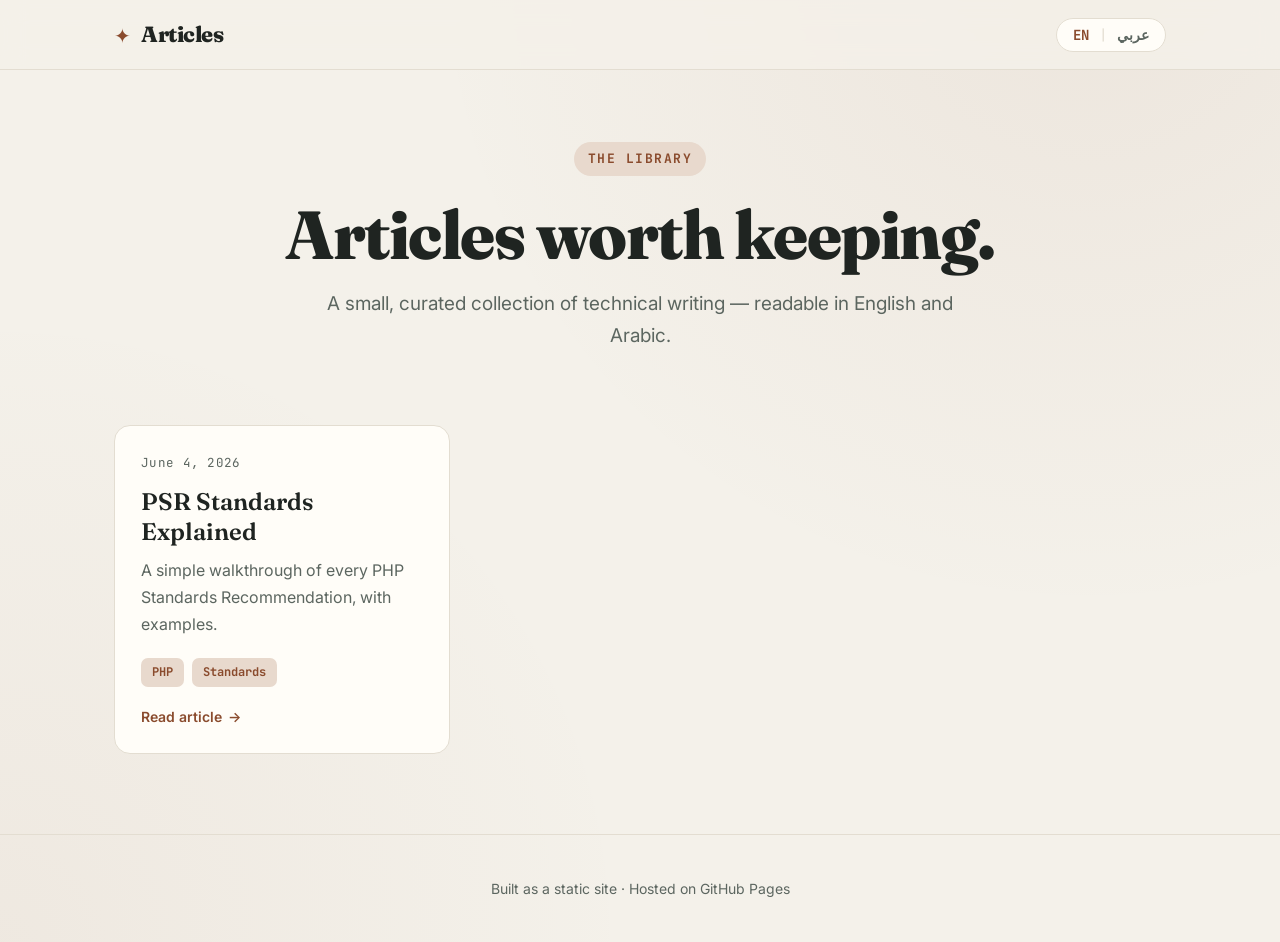
==== index.html @ 57398e8f "feat: add articles" ====
<!DOCTYPE html>
<!--
  Articles — a multilingual static article hub.
  Default language is English (LTR). The language toggle flips the whole page
  to Arabic (RTL), swaps every UI label, and is persisted in localStorage.
  The article list is rendered dynamically from data/articles.json, so adding
  a new article needs only a JSON entry + two HTML files (no code changes).
-->
<html lang="en" dir="ltr">
<head>
<meta charset="UTF-8">
<meta name="viewport" content="width=device-width, initial-scale=1.0">

<!-- ===================== SEO ===================== -->
<!-- NOTE: replace USERNAME below with your GitHub username/repo once Pages is live. -->
<title>Articles — Technical Writing in English & Arabic</title>
<meta name="description" content="A small, curated collection of technical articles, readable in both English and Arabic. Clear, example-driven writing on PHP, software standards, and more.">
<meta name="author" content="Articles">
<meta name="robots" content="index, follow">
<meta name="theme-color" content="#8a4b2d">
<link rel="canonical" href="https://osama-98.github.io/articles/">

<!-- Language alternates: the homepage serves both languages at one URL -->
<link rel="alternate" hreflang="en" href="https://osama-98.github.io/articles/">
<link rel="alternate" hreflang="ar" href="https://osama-98.github.io/articles/">
<link rel="alternate" hreflang="x-default" href="https://osama-98.github.io/articles/">

<!-- Open Graph (Facebook, LinkedIn, etc.) -->
<meta property="og:type" content="website">
<meta property="og:site_name" content="Articles">
<meta property="og:title" content="Articles — Technical Writing in English & Arabic">
<meta property="og:description" content="A small, curated collection of technical articles, readable in both English and Arabic.">
<meta property="og:url" content="https://osama-98.github.io/articles/">
<meta property="og:locale" content="en_US">
<meta property="og:locale:alternate" content="ar_AR">

<!-- Twitter card -->
<meta name="twitter:card" content="summary_large_image">
<meta name="twitter:title" content="Articles — Technical Writing in English & Arabic">
<meta name="twitter:description" content="A small, curated collection of technical articles, readable in both English and Arabic.">

<!-- Structured data: the site as a searchable collection -->
<script type="application/ld+json">
{
  "@context": "https://schema.org",
  "@type": "WebSite",
  "name": "Articles",
  "description": "A multilingual collection of technical articles in English and Arabic.",
  "url": "https://osama-98.github.io/articles/",
  "inLanguage": ["en", "ar"]
}
</script>

<!-- All site fonts: Fraunces + Inter (English), Tajawal (Arabic), JetBrains Mono (tags) -->
<link rel="preconnect" href="https://fonts.googleapis.com">
<link rel="preconnect" href="https://fonts.gstatic.com" crossorigin>
<link href="https://fonts.googleapis.com/css2?family=Fraunces:opsz,wght@9..144,400;9..144,600;9..144,800&family=Inter:wght@400;500;600;700&family=Tajawal:wght@400;500;700;800&family=JetBrains+Mono:wght@400;500;700&display=swap" rel="stylesheet">

<link rel="stylesheet" href="assets/style.css">
</head>
<body>

  <!-- ===================== HEADER ===================== -->
  <header class="site-header">
    <div class="site-header__inner">
      <div class="brand">
        <span class="brand__mark">✦</span>
        <span class="brand__name" data-i18n="brand">Articles</span>
      </div>

      <!-- Language toggle: the inactive language is the clickable side -->
      <button id="lang-toggle" class="lang-toggle" type="button" aria-label="Switch language">
        <span class="lang-toggle__opt" data-lang="en">EN</span>
        <span class="lang-toggle__sep">|</span>
        <span class="lang-toggle__opt" data-lang="ar" lang="ar">عربي</span>
      </button>
    </div>
  </header>

  <!-- ===================== HERO ===================== -->
  <section class="hero">
    <span class="hero__kicker" data-i18n="kicker">The Library</span>
    <h1 class="hero__title" data-i18n="title">Articles worth keeping.</h1>
    <p class="hero__sub" data-i18n="subtitle">
      A small, curated collection of technical writing
    </p>
  </section>

  <!-- ===================== ARTICLE GRID ===================== -->
  <main class="wrap">
    <!-- Cards are injected here by assets/app.js from data/articles.json -->
    <div id="article-grid" class="grid" aria-live="polite"></div>
  </main>

  <!-- ===================== FOOTER ===================== -->
  <footer class="site-footer">
    <p data-i18n="footer">Built as a static site · Hosted on GitHub Pages</p>
  </footer>

  <script src="assets/app.js"></script>
</body>
</html>
---- assets/style.css ----
/* =========================================================================
   Articles — homepage styles
   Shares the warm editorial palette & fonts of the article pages so the
   whole site reads as one product. RTL is handled with [dir="rtl"] rules
   and a font swap to Tajawal.
   ========================================================================= */

:root{
  --bg:#f4f1ea;          /* cream background          */
  --paper:#fffdf8;       /* off-white cards           */
  --ink:#1f2421;         /* dark ink text             */
  --muted:#5c6660;       /* secondary text            */
  --accent:#8a4b2d;      /* terracotta accent         */
  --accent-soft:#e8d9cd; /* soft accent fill          */
  --line:#e3ddd1;        /* hairline borders          */

  /* Type families, switched per direction */
  --font-display:'Fraunces', serif;
  --font-body:'Inter', sans-serif;
  --font-mono:'JetBrains Mono', monospace;
}

*{box-sizing:border-box;}
html{scroll-behavior:smooth;}

body{
  margin:0;
  background:
    radial-gradient(circle at 85% -5%, rgba(138,75,45,.07), transparent 45%),
    radial-gradient(circle at 0% 100%, rgba(138,75,45,.05), transparent 40%),
    var(--bg);
  color:var(--ink);
  font-family:var(--font-body);
  line-height:1.7;
  font-size:17px;
  -webkit-font-smoothing:antialiased;
  min-height:100vh;
  display:flex;
  flex-direction:column;
}

/* ---- Arabic / RTL: swap every text family to Tajawal ---- */
[dir="rtl"] body,
[dir="rtl"] .hero__title,
[dir="rtl"] .brand__name,
[dir="rtl"] .card__title{
  font-family:'Tajawal', sans-serif;
}
[dir="rtl"] body{line-height:1.9;}

.wrap{width:100%; max-width:1100px; margin:0 auto; padding:0 24px;}

/* =========================== HEADER =========================== */
.site-header{
  position:sticky; top:0; z-index:40;
  background:rgba(244,241,234,.82); backdrop-filter:blur(12px);
  border-bottom:1px solid var(--line);
}
.site-header__inner{
  max-width:1100px; margin:0 auto; padding:16px 24px;
  display:flex; align-items:center; justify-content:space-between; gap:16px;
}
.brand{display:flex; align-items:center; gap:10px;}
.brand__mark{
  color:var(--accent); font-size:20px; line-height:1;
  transform:translateY(1px);
}
.brand__name{
  font-family:var(--font-display); font-weight:800; font-size:22px;
  letter-spacing:-.5px;
}

/* Language toggle ------------------------------------------------ */
.lang-toggle{
  display:inline-flex; align-items:center; gap:10px;
  background:var(--paper); border:1px solid var(--line);
  border-radius:999px; padding:7px 16px; cursor:pointer;
  font-family:var(--font-mono); font-size:14px; font-weight:700;
  color:var(--muted);
  transition:border-color .2s ease, box-shadow .2s ease, transform .2s ease;
}
.lang-toggle:hover{
  border-color:var(--accent-soft);
  box-shadow:0 10px 22px -14px rgba(31,36,33,.4);
  transform:translateY(-1px);
}
.lang-toggle__sep{color:var(--line); font-weight:400;}
.lang-toggle__opt{transition:color .2s ease;}
/* the currently active language is highlighted */
.lang-toggle__opt.is-active{color:var(--accent);}

/* ============================ HERO ============================ */
.hero{
  max-width:1100px; margin:0 auto; padding:72px 24px 40px; text-align:center;
}
.hero__kicker{
  display:inline-block; font-family:var(--font-mono);
  font-size:13px; font-weight:700; letter-spacing:1.5px; text-transform:uppercase;
  color:var(--accent); background:var(--accent-soft);
  padding:6px 14px; border-radius:999px; margin-bottom:22px;
}
.hero__title{
  font-family:var(--font-display); font-weight:800;
  font-size:clamp(40px,7vw,68px); line-height:1.08; letter-spacing:-1.5px;
  margin:0 0 16px;
}
.hero__sub{
  color:var(--muted); font-size:19px; margin:0 auto; max-width:56ch;
}

/* ============================ GRID ============================ */
.wrap{flex:1;}
.grid{
  display:grid; gap:22px; padding:32px 0 80px;
  grid-template-columns:repeat(auto-fill, minmax(320px, 1fr));
}

/* Article card -------------------------------------------------- */
.card{
  display:flex; flex-direction:column;
  background:var(--paper); border:1px solid var(--line); border-radius:16px;
  padding:26px 26px 24px; text-decoration:none; color:inherit;
  position:relative; overflow:hidden;
  transition:transform .22s ease, box-shadow .22s ease, border-color .22s ease;
}
/* terracotta top edge that grows on hover */
.card::before{
  content:""; position:absolute; inset:0 0 auto 0; height:3px;
  background:var(--accent); transform:scaleX(0); transform-origin:left;
  transition:transform .25s ease;
}
[dir="rtl"] .card::before{transform-origin:right;}
.card:hover{
  transform:translateY(-4px);
  box-shadow:0 22px 40px -22px rgba(31,36,33,.4);
  border-color:var(--accent-soft);
}
.card:hover::before{transform:scaleX(1);}

.card__meta{
  display:flex; align-items:center; gap:10px; flex-wrap:wrap;
  font-family:var(--font-mono); font-size:12.5px; color:var(--muted);
  margin-bottom:14px;
}
.card__date{letter-spacing:.3px;}

.card__title{
  font-family:var(--font-display); font-weight:600; font-size:24px;
  line-height:1.25; margin:0 0 10px; color:var(--ink);
}
.card__summary{color:var(--muted); font-size:16px; margin:0 0 20px;}

.card__tags{display:flex; flex-wrap:wrap; gap:8px; margin-top:auto;}
.tag{
  font-family:var(--font-mono); font-size:12px; font-weight:700;
  color:var(--accent); background:var(--accent-soft);
  padding:4px 11px; border-radius:7px;
}

.card__cta{
  display:inline-flex; align-items:center; gap:6px;
  margin-top:18px; font-size:14px; font-weight:600; color:var(--accent);
}
.card__cta .arrow{transition:transform .2s ease;}
.card:hover .card__cta .arrow{transform:translateX(4px);}
[dir="rtl"] .card:hover .card__cta .arrow{transform:translateX(-4px);}

/* =========================== FOOTER =========================== */
.site-footer{
  border-top:1px solid var(--line); margin-top:auto;
  padding:28px 24px; text-align:center;
  color:var(--muted); font-size:14px;
}

/* =========================== MOBILE =========================== */
@media (max-width:560px){
  .hero{padding:48px 24px 24px;}
  .grid{grid-template-columns:1fr;}
}
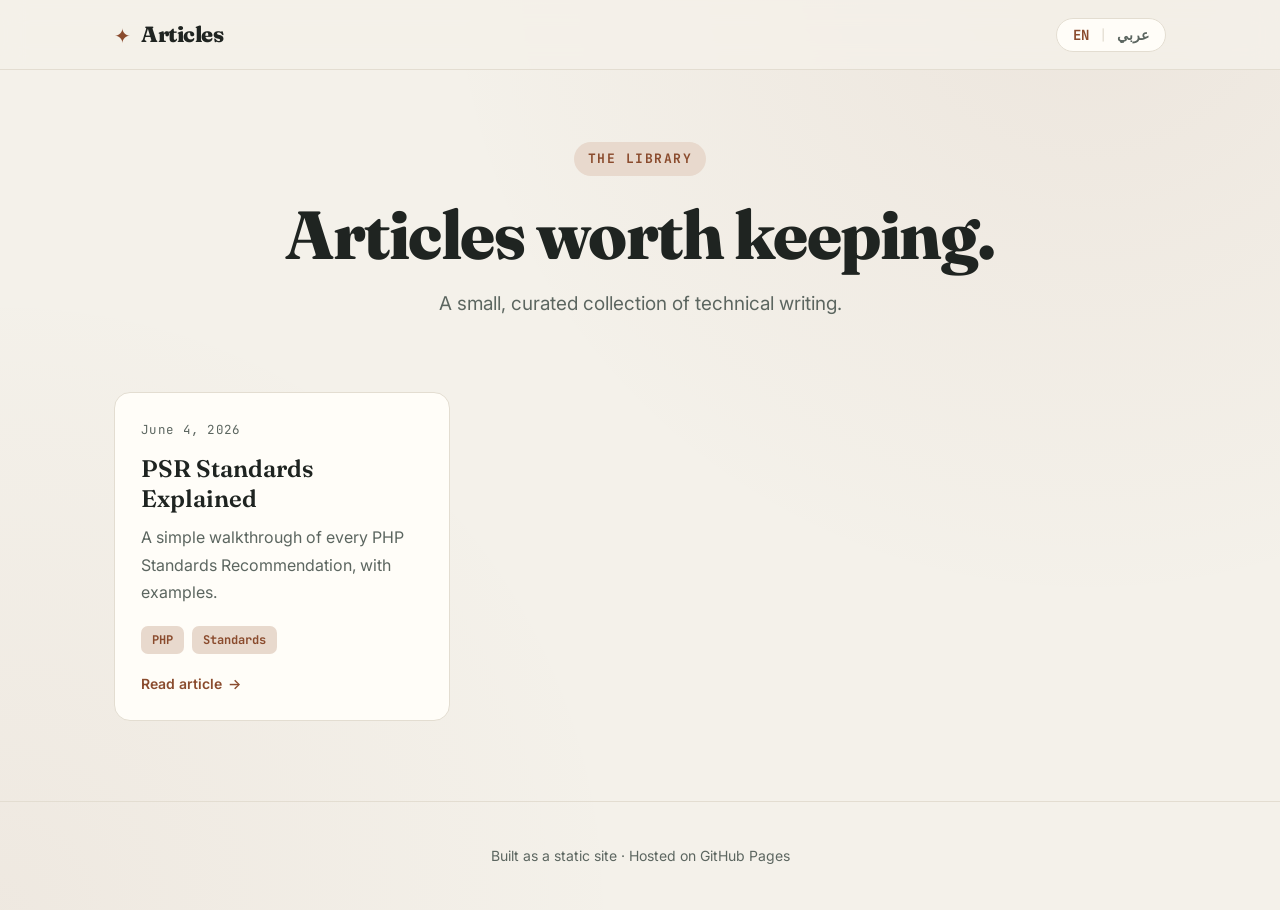
==== commit e58b183a: "Remove bilingual phrasing from copy and SEO metadata" ====
--- a/index.html
+++ b/index.html
@@ -12,9 +12,8 @@
 <meta name="viewport" content="width=device-width, initial-scale=1.0">
 
 <!-- ===================== SEO ===================== -->
-<!-- NOTE: replace USERNAME below with your GitHub username/repo once Pages is live. -->
-<title>Articles — Technical Writing in English & Arabic</title>
-<meta name="description" content="A small, curated collection of technical articles, readable in both English and Arabic. Clear, example-driven writing on PHP, software standards, and more.">
+<title>Articles — Technical Writing</title>
+<meta name="description" content="A small, curated collection of technical articles. Clear, example-driven writing on PHP, software standards, and more.">
 <meta name="author" content="Articles">
 <meta name="robots" content="index, follow">
 <meta name="theme-color" content="#8a4b2d">
@@ -28,16 +27,16 @@
 <!-- Open Graph (Facebook, LinkedIn, etc.) -->
 <meta property="og:type" content="website">
 <meta property="og:site_name" content="Articles">
-<meta property="og:title" content="Articles — Technical Writing in English & Arabic">
-<meta property="og:description" content="A small, curated collection of technical articles, readable in both English and Arabic.">
+<meta property="og:title" content="Articles — Technical Writing">
+<meta property="og:description" content="A small, curated collection of technical articles.">
 <meta property="og:url" content="https://osama-98.github.io/articles/">
 <meta property="og:locale" content="en_US">
 <meta property="og:locale:alternate" content="ar_AR">
 
 <!-- Twitter card -->
 <meta name="twitter:card" content="summary_large_image">
-<meta name="twitter:title" content="Articles — Technical Writing in English & Arabic">
-<meta name="twitter:description" content="A small, curated collection of technical articles, readable in both English and Arabic.">
+<meta name="twitter:title" content="Articles — Technical Writing">
+<meta name="twitter:description" content="A small, curated collection of technical articles.">
 
 <!-- Structured data: the site as a searchable collection -->
 <script type="application/ld+json">
@@ -45,7 +44,7 @@
   "@context": "https://schema.org",
   "@type": "WebSite",
   "name": "Articles",
-  "description": "A multilingual collection of technical articles in English and Arabic.",
+  "description": "A curated collection of technical articles.",
   "url": "https://osama-98.github.io/articles/",
   "inLanguage": ["en", "ar"]
 }
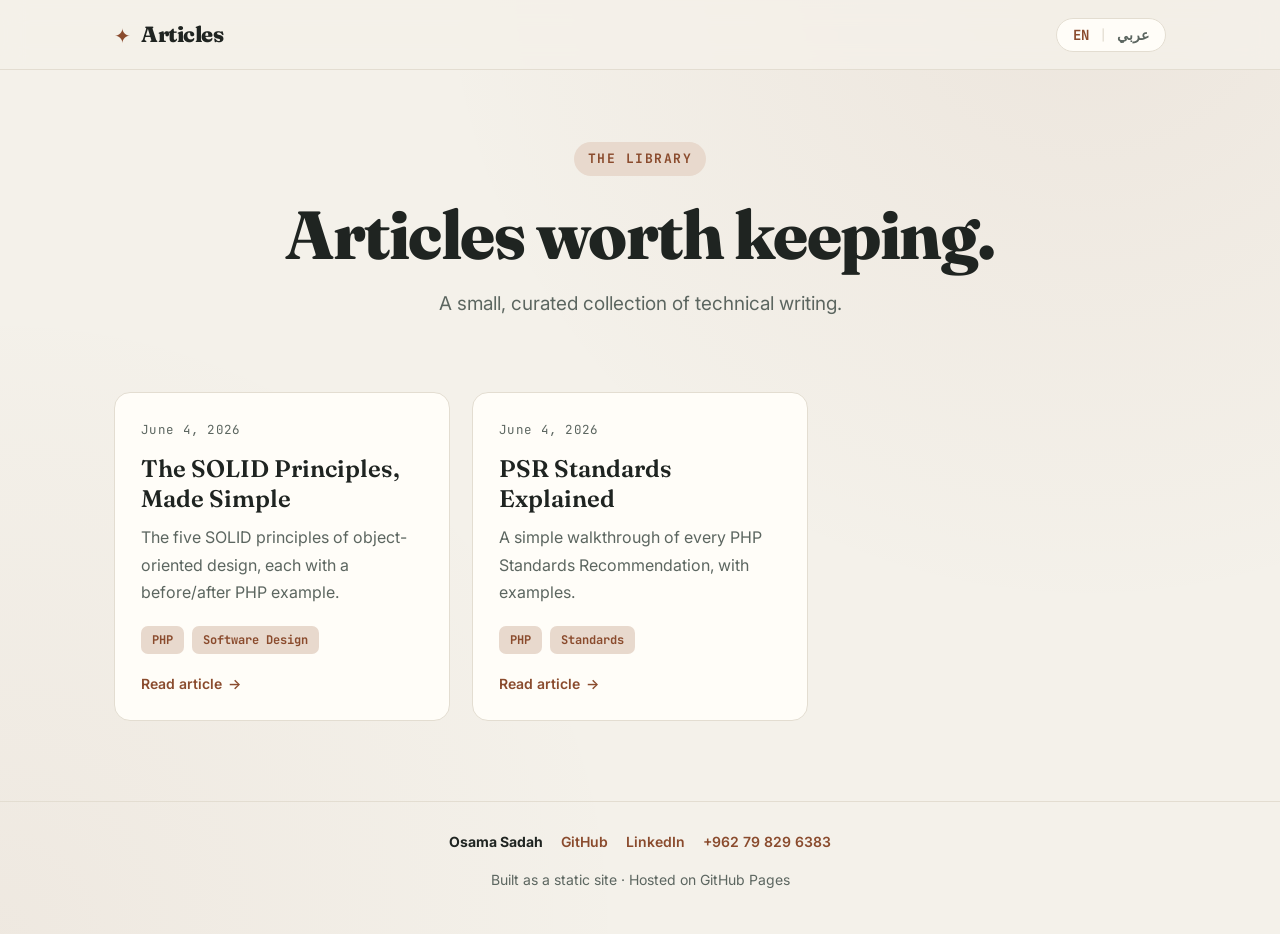
==== commit c6d361da: "feat: add solid prenciples and social media" ====
--- a/index.html
+++ b/index.html
@@ -12,7 +12,7 @@
 <meta name="viewport" content="width=device-width, initial-scale=1.0">
 
 <!-- ===================== SEO ===================== -->
-<title>Articles — Technical Writing</title>
+<title>Articles | Technical Writing</title>
 <meta name="description" content="A small, curated collection of technical articles. Clear, example-driven writing on PHP, software standards, and more.">
 <meta name="author" content="Articles">
 <meta name="robots" content="index, follow">
@@ -93,6 +93,13 @@
 
   <!-- ===================== FOOTER ===================== -->
   <footer class="site-footer">
+    <!-- Contact links -->
+    <nav class="site-footer__contact" aria-label="Contact">
+      <strong class="site-footer__name">Osama Sadah</strong>
+      <a href="https://github.com/osama-98" target="_blank" rel="noopener">GitHub</a>
+      <a href="https://www.linkedin.com/in/osama-sadah" target="_blank" rel="noopener">LinkedIn</a>
+      <a href="tel:+962798296383" dir="ltr">+962&nbsp;79&nbsp;829&nbsp;6383</a>
+    </nav>
     <p data-i18n="footer">Built as a static site · Hosted on GitHub Pages</p>
   </footer>
 
--- a/assets/style.css
+++ b/assets/style.css
@@ -171,6 +171,17 @@
   padding:28px 24px; text-align:center;
   color:var(--muted); font-size:14px;
 }
+/* Contact links row */
+.site-footer__contact{
+  display:flex; flex-wrap:wrap; justify-content:center;
+  align-items:center; gap:10px 18px; margin-bottom:14px;
+}
+.site-footer__contact a{
+  font-weight:600; color:var(--accent); text-decoration:none;
+  transition:opacity .2s ease;
+}
+.site-footer__contact a:hover{opacity:.7; text-decoration:underline;}
+.site-footer__name{color:var(--ink); font-weight:700;}
 
 /* =========================== MOBILE =========================== */
 @media (max-width:560px){
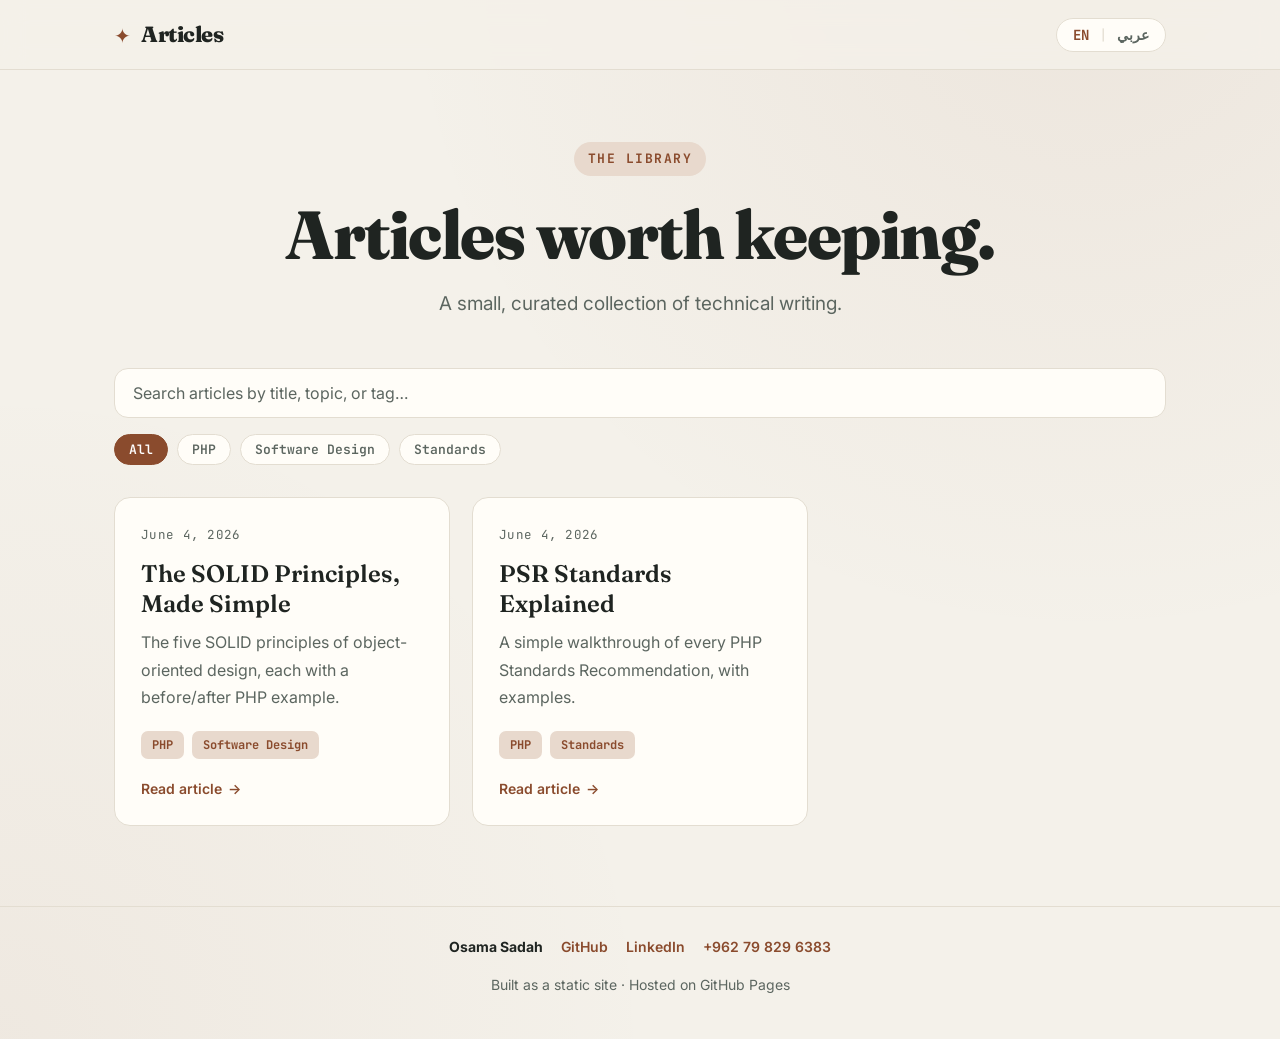
==== commit 7cfdab6b: "feat: add solid prenciples and social media" ====
--- a/index.html
+++ b/index.html
@@ -85,10 +85,19 @@
     </p>
   </section>
 
+  <!-- ===================== FILTERS ===================== -->
+  <section class="filters wrap" aria-label="Filter articles">
+    <input id="article-search" class="filters__search" type="search"
+           placeholder="Search articles by title, topic, or tag…" autocomplete="off">
+    <!-- Tag chips are injected here by assets/app.js -->
+    <div id="article-tags" class="filters__tags"></div>
+  </section>
+
   <!-- ===================== ARTICLE GRID ===================== -->
   <main class="wrap">
     <!-- Cards are injected here by assets/app.js from data/articles.json -->
     <div id="article-grid" class="grid" aria-live="polite"></div>
+    <p id="article-noresults" class="no-results" style="display:none;">No articles match your search.</p>
   </main>
 
   <!-- ===================== FOOTER ===================== -->
--- a/assets/style.css
+++ b/assets/style.css
@@ -183,6 +183,43 @@
 .site-footer__contact a:hover{opacity:.7; text-decoration:underline;}
 .site-footer__name{color:var(--ink); font-weight:700;}
 
+/* =========================== FILTERS =========================== */
+.filters{
+  display:flex; flex-direction:column; gap:16px;
+  padding:8px 24px 0;
+}
+.filters__search{
+  width:100%; font-family:var(--font-body); font-size:16px; color:var(--ink);
+  background:var(--paper); border:1px solid var(--line); border-radius:14px;
+  padding:14px 18px; outline:none;
+  transition:border-color .2s ease, box-shadow .2s ease;
+}
+[dir="rtl"] .filters__search{font-family:'Tajawal', sans-serif;}
+.filters__search:focus{
+  border-color:var(--accent);
+  box-shadow:0 0 0 3px var(--accent-soft);
+}
+.filters__search::placeholder{color:var(--muted);}
+
+.filters__tags{display:flex; flex-wrap:wrap; gap:9px;}
+.f-chip{
+  font-family:var(--font-mono); font-size:13px; font-weight:600; cursor:pointer;
+  color:var(--muted); background:var(--paper); border:1px solid var(--line);
+  border-radius:999px; padding:6px 14px; transition:all .18s ease;
+}
+.f-chip:hover{border-color:var(--accent); color:var(--accent);}
+.f-chip.is-active{background:var(--accent); color:#fff; border-color:var(--accent);}
+
+/* Tag chips inside a card become clickable filters */
+.tag--btn{cursor:pointer; transition:filter .18s ease, box-shadow .18s ease;}
+.tag--btn:hover{filter:brightness(.97); box-shadow:0 0 0 2px var(--accent-soft);}
+.tag--btn.is-active{background:var(--accent); color:#fff;}
+
+.no-results{
+  color:var(--muted); font-style:italic; text-align:center;
+  padding:24px 0 80px;
+}
+
 /* =========================== MOBILE =========================== */
 @media (max-width:560px){
   .hero{padding:48px 24px 24px;}
